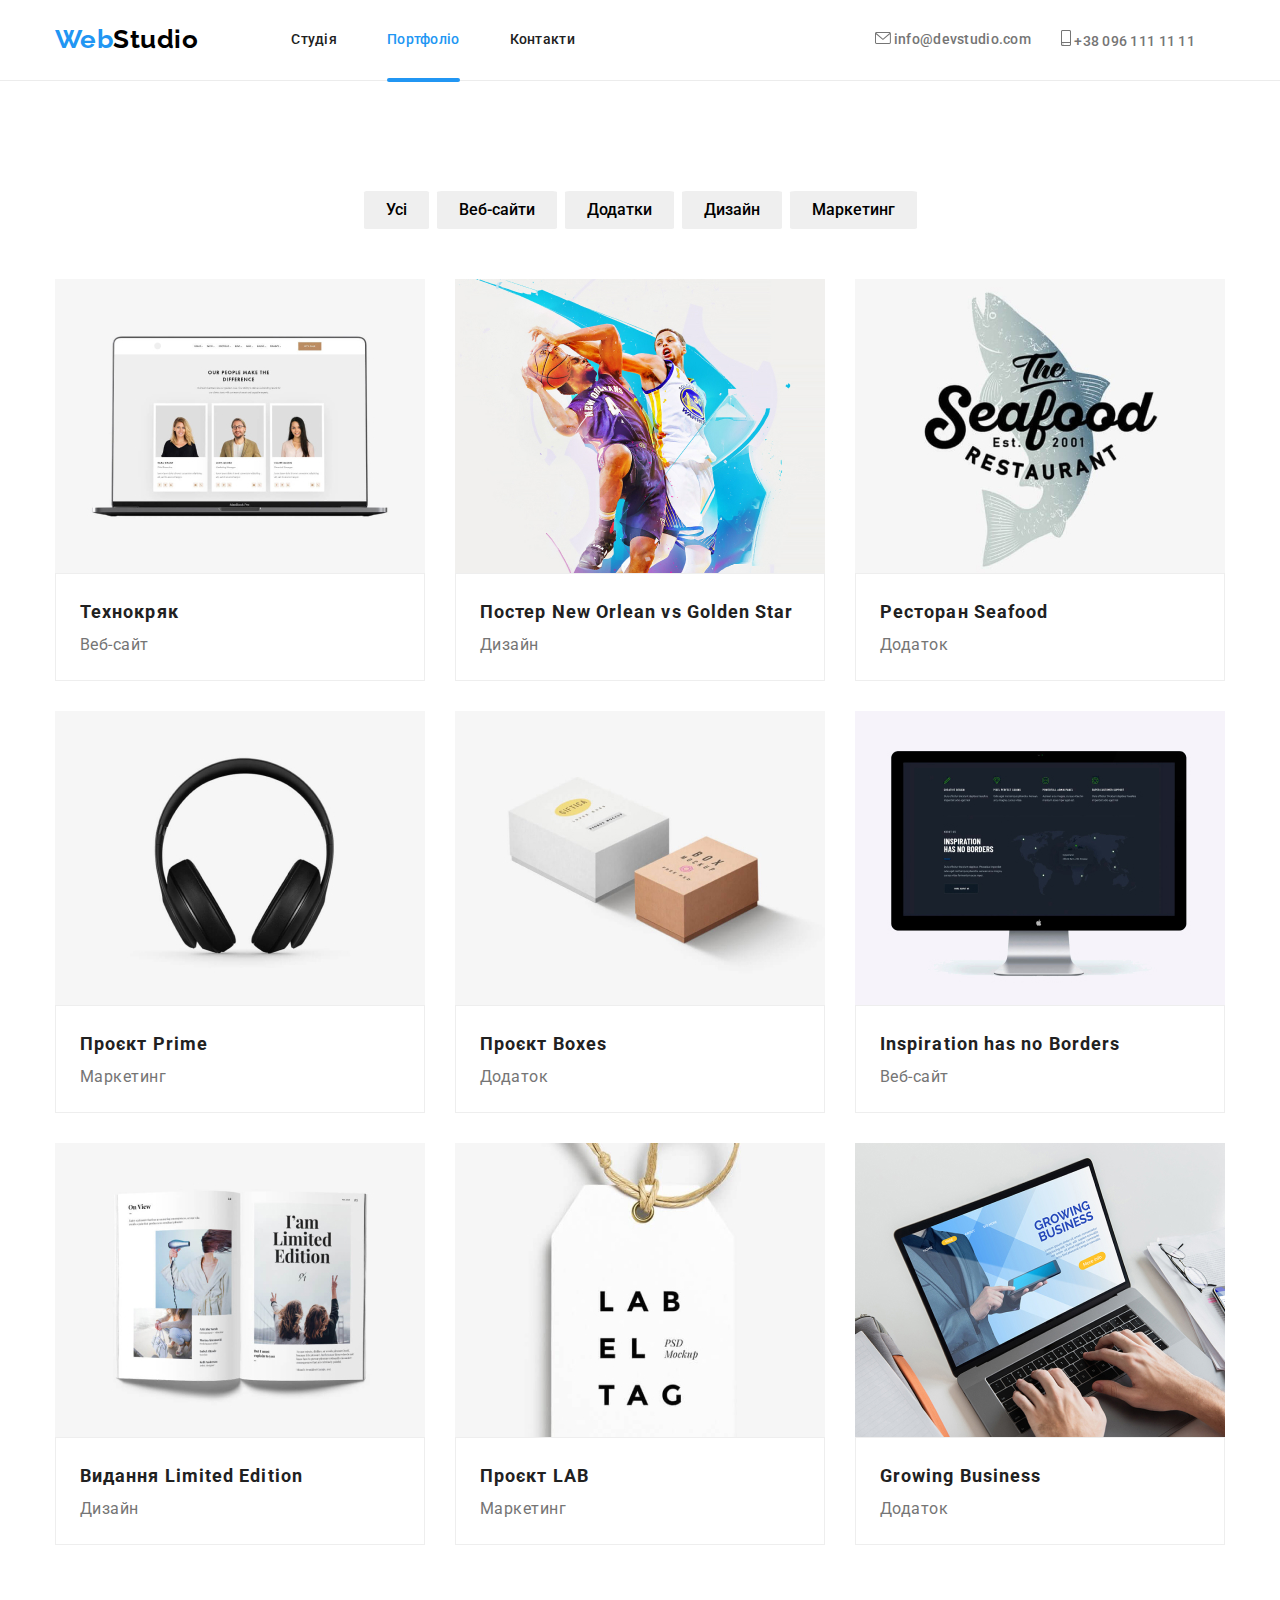
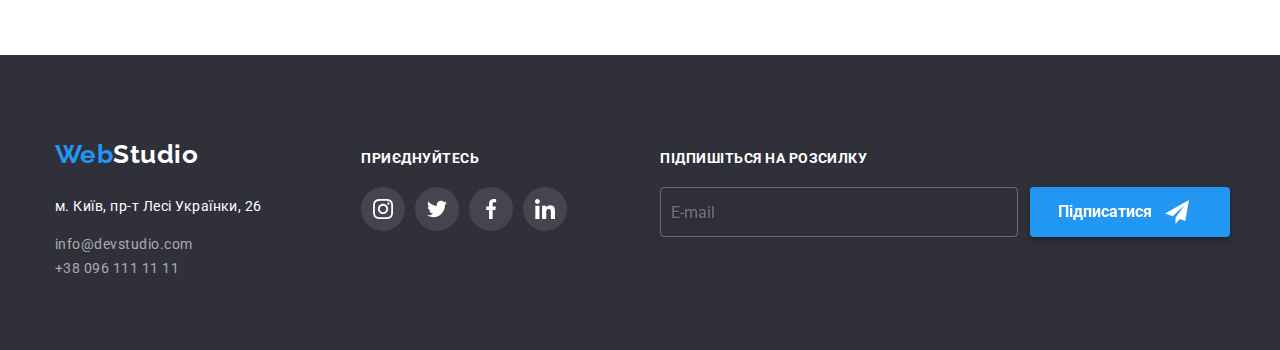
==== portfolio.html @ cf389a19 "Add files via upload" ====
<!DOCTYPE html>
<html lang="uk">
<head>
    <meta charset="UTF-8">
    <meta http-equiv="X-UA-Compatible" content="IE=edge">
    <meta name="viewport" content="width=device-width, initial-scale=1.0">
    <title>Document</title>
    <link rel="stylesheet" href="https://cdnjs.cloudflare.com/ajax/libs/modern-normalize/1.1.0/modern-normalize.min.css">
    <link rel="preconnect" href="https://fonts.googleapis.com">
    <link rel="preconnect" href="https://fonts.gstatic.com" crossorigin>
    <link href="https://fonts.googleapis.com/css2?family=Raleway:wght@700&family=Roboto:wght@400;500;700;900&display=swap" rel="stylesheet">
    <link rel="stylesheet" href="./css/main.css">
    
</head>
<body>
<!--Header-->

<header class="header">
    <div class="container">
        <nav class="header__nav">
            <div class="header__logo logo">
                <a href="./index.html">Web<span class="logo--black">Studio</span> </a>
            </div>
            <ul class="nav__menu nav">
               <li class="nav__item">  
                <a href="./index.html" class="nav__link">Студія</a>         
            </li>
               <li class="nav__item">  
                <a href="./portfolio.html" class="nav__link active"> Портфоліо</a>         
            </li>
               <li class="nav__item">  <a href="" class="nav__link"> Контакти</a>         
            </li>
           </ul>
        </nav>
            <ul class="contacts">
                <li class="contacts__item ">                       
                <a href="mailto:info@devstudio.com" class="contacts__link">
                    <svg class="contacts__icon" width="16" height="12">
                        <use href="./img/symbol-defs.svg#icon-envelope-hover-1"></use>
                    </svg>
                    info@devstudio.com 
                 </a>
                </li>  
                <li class="contacts__item">                                    
                    <a href="tell:+380961111111" class="contacts__link"> 
                            <svg class="contacts__icon" width="10" height="16">
                                <use href="./img/symbol-defs.svg#icon-smartphone-1"></use>
                            </svg>
                            +38 096 111 11 11 
                    </a>         
                </li>
            </ul>
    </div>
    
</header>

  

    <main>
        <div class="section">
        <section class="portfolio">
            <h1 class="portfolio__title"> Портфоліо </h1>
            <div class="container">
            <ul class="portfolio__buttons">
                <li><button class="buttons__item" type="button" onclick=""> Усі </button></li>
                <li><button class="buttons__item" type="button" onclick=""> Веб-сайти </button></li>
                <li><button class="buttons__item" type="button" onclick=""> Додатки </button></li>
                <li><button class="buttons__item" type="button" onclick=""> Дизайн </button></li>
                <li><button class="buttons__item" type="button" onclick=""> Маркетинг </button></li>
            </ul>

            <ul class="portfolio__list">
                <li class="portfolio__item">
                    <div class="portfolio__img--hiden">
                        <img class="portfolio__img" src="./img/img.jpg" alt="Технокряк" width="370">
                        <div class="overlay">
                        <p class="portfolio__text--transform">Ресурс пропонує комплексні пропозиції з різним рівнем функціоналу та сервісів. Все це дозволить відвідувачу отримати вичерпні відомості про компанію чи приватну особу.
                        </p>
                    </div>
                    </div>
                         <div class="img__decs">
                        <h2 class="portfolio__mane">Технокряк</h2>
                        <p class="portfolio__class">Веб-сайт</p>
                    </div>
                </li>

                <li class="portfolio__item">
                    <div class="portfolio__img--hiden">
                         <img class="portfolio__img" src="./img/img (1).jpg" alt="Постер New Orlean vs Golden Star" width="370">
                        <div class="overlay">
                        <p class="portfolio__text--transform">Ресурс пропонує комплексні пропозиції з різним рівнем функціоналу та сервісів. Все це дозволить відвідувачу отримати вичерпні відомості про компанію чи приватну особу.
                        </p>
                    </div>
                    </div>
                         <div class="img__decs">
                        <h2 class="portfolio__mane"> Постер New Orlean vs Golden Star </h2>
                        <p class="portfolio__class">Дизайн</p>
                    </div>
                </li>

                <li class="portfolio__item">
                    <div class="portfolio__img--hiden">
                        <img class="portfolio__img" src="./img/img (2).jpg" alt="Ресторан Seafood" width="370">
                        <div class="overlay">
                        <p class="portfolio__text--transform">Ресурс пропонує комплексні пропозиції з різним рівнем функціоналу та сервісів. Все це дозволить відвідувачу отримати вичерпні відомості про компанію чи приватну особу.
                        </p>
                    </div>
                    </div>
                    <div class="img__decs">
                        <h2 class="portfolio__mane">Ресторан Seafood</h2>
                        <p class="portfolio__class">Додаток</p>
                    </div>
                </li>

                <li class="portfolio__item">
                    <div class="portfolio__img--hiden">
                        <img class="portfolio__img" src="./img/img (3).jpg" alt="Проєкт Prime"width="370">
                        <div class="overlay">
                        <p class="portfolio__text--transform">Ресурс пропонує комплексні пропозиції з різним рівнем функціоналу та сервісів. Все це дозволить відвідувачу отримати вичерпні відомості про компанію чи приватну особу.
                        </p>
                    </div>
                    </div>
                        <div class="img__decs">
                        <h2 class="portfolio__mane">Проєкт Prime</h2>
                        <p class="portfolio__class">Маркетинг</p>
                    </div>
                </li>

                <li class="portfolio__item">
                    <div class="portfolio__img--hiden">
                        <img class="portfolio__img" src="./img/img (4).jpg" alt="Проєкт Boxes" width="370">
                        <div class="overlay">
                        <p class="portfolio__text--transform">Ресурс пропонує комплексні пропозиції з різним рівнем функціоналу та сервісів. Все це дозволить відвідувачу отримати вичерпні відомості про компанію чи приватну особу.
                        </p>
                    </div>
                    </div>
                         <div class="img__decs">
                        <h2 class="portfolio__mane">Проєкт Boxes</h2>
                        <p class="portfolio__class">Додаток</p>
                    </div>
                </li>

                <li class="portfolio__item">
                    <div class="portfolio__img--hiden">
                         <img class="portfolio__img" src="./img/img (5).jpg" alt="Inspiration has no Borders" width="370">
                        <div class="overlay">
                        <p class="portfolio__text--transform">Ресурс пропонує комплексні пропозиції з різним рівнем функціоналу та сервісів. Все це дозволить відвідувачу отримати вичерпні відомості про компанію чи приватну особу.
                        </p>
                    </div>
                    </div>
                         <div class="img__decs">
                        <h2 class="portfolio__mane">Inspiration has no Borders</h2>
                        <p class="portfolio__class">Веб-сайт</p>
                    </div>
                </li>

                <li class="portfolio__item">
                    <div class="portfolio__img--hiden">
                         <img class="portfolio__img" src="./img/img (6).jpg" alt="Видання Limited Edition" width="370">
                        <div class="overlay">
                        <p class="portfolio__text--transform">Ресурс пропонує комплексні пропозиції з різним рівнем функціоналу та сервісів. Все це дозволить відвідувачу отримати вичерпні відомості про компанію чи приватну особу.
                        </p>
                    </div>
                    </div>
                         <div class="img__decs">
                        <h2 class="portfolio__mane">Видання Limited Edition</h2>
                        <p class="portfolio__class">Дизайн</p>
                    </div>
                </li>

                <li class="portfolio__item">
                    <div class="portfolio__img--hiden">
                         <img class="portfolio__img" src="./img/img (7).jpg" alt="Проєкт LAB" width="370">
                        <div class="overlay">
                        <p class="portfolio__text--transform">Ресурс пропонує комплексні пропозиції з різним рівнем функціоналу та сервісів. Все це дозволить відвідувачу отримати вичерпні відомості про компанію чи приватну особу.
                        </p>
                    </div>
                    </div>
                         <div class="img__decs">
                        <h2 class="portfolio__mane">Проєкт LAB</h2>
                        <p class="portfolio__class">Маркетинг</p>
                    </div>
                </li>

                <li class="portfolio__item">
                    <div class="portfolio__img--hiden">
                         <img class="portfolio__img" src="./img/img (8).jpg" alt="Growing Business" width="370">
                        <div class="overlay">
                        <p class="portfolio__text--transform">Ресурс пропонує комплексні пропозиції з різним рівнем функціоналу та сервісів. Все це дозволить відвідувачу отримати вичерпні відомості про компанію чи приватну особу.
                        </p>
                    </div>
                    </div>
                         <div class="img__decs">
                        <h2 class="portfolio__mane">Growing Business</h2>
                        <p class="portfolio__class">Додаток</p>
                </div>
                </li>
            
               
            </ul>
        </div>
        </section>
    </div>

    </main>
    <!--Contacts-->

    <footer class="footer">
        <div class="container">
            <div class="footer__block--1">
                <div class="footer__logo logo">
                    <a href="./index.html">Web<span class="logo--white">Studio</span> </a>
                </div>
        <address class="footer__address">
            <p class="address__map"> м. Київ, пр-т Лесі Українки, 26</p>
            <ul class="contact__list">
                <li> <a href="mailto:info@devstudio.com" class="contact__item"> info@devstudio.com</a> </li>                    
                <li> <a href="tell:+380961111111" class="contact__item"> +38 096 111 11 11 </a>        </li>
            </ul>
        </address>
        </div> 

        <div class="footer__block--2 footer__netwoorks">
            <h3 class="footer__join">приєднуйтесь</h3>
            <ul class="netwoorks__list netwoorks">
                <li class="netwoorks__item">
                    <a href="" class="networks__link" href="#">
                        <svg class="networks__icon" width="20" height="20">
                            <use href="./img/symbol-defs.svg#icon-instagram-2-1"></use>
                        </svg>
                    </a>
                </li>
                <li class="netwoorks__item">
                    <a href="" class="networks__link" href="#">
                        <svg class="networks__icon" width="20" height="20">
                            <use href="./img/symbol-defs.svg#icon-twitter-1-1"></use>
                        </svg>
                    </a>
                </li>
                <li class="netwoorks__item">
                    <a href="" class="networks__link" href="#">
                        <svg class="networks__icon" width="20" height="20">
                            <use href="./img/symbol-defs.svg#icon-facebook-1-1"></use>
                        </svg>
                    </a>
                </li>
                <li class="netwoorks__item">
                    <a href="" class="networks__link" href="#">
                        <svg class="networks__icon" width="20" height="20">
                            <use href="./img/symbol-defs.svg#icon-linkedin-1-1"></use>
                        </svg>
                    </a>
                </li>
            </ul>
        </div>

        <div class="footer-block-3">
            <h3 class="footer__join">Підпишіться на розсилку</h3>
            <form class="footer__form">
                <input class="footer__input"  type="email" name="mail" id="mail" placeholder="E-mail">

                <button class="footer__btn" type="submit">
                    <span class="btn__subscribe">Підписатися
                    <svg class="btn__icon" widht="24" height="24">
                        <use href="./img/symbol-defs.svg#icon-icon-send"></use>
                    </svg>
                </span>
                </button>
            </form>
        </div>  
    </div>
</footer>
    </body>
    </html>
---- css/main.css ----
/*! modern-normalize v1.1.0 | MIT License | https://github.com/sindresorhus/modern-normalize */
*, ::after, ::before {
  box-sizing: border-box;
}

html {
  -moz-tab-size: 4;
  tab-size: 4;
}

html {
  line-height: 1.15;
  -webkit-text-size-adjust: 100%;
}

body {
  margin: 0;
}

body {
  font-family: system-ui, -apple-system, "Segoe UI", Roboto, Helvetica, Arial, sans-serif, "Apple Color Emoji", "Segoe UI Emoji";
}

hr {
  height: 0;
  color: inherit;
}

abbr[title] {
  text-decoration: underline dotted;
}

b, strong {
  font-weight: bolder;
}

code, kbd, pre, samp {
  font-family: ui-monospace, SFMono-Regular, Consolas, "Liberation Mono", Menlo, monospace;
  font-size: 1em;
}

small {
  font-size: 80%;
}

sub, sup {
  font-size: 75%;
  line-height: 0;
  position: relative;
  vertical-align: baseline;
}

sub {
  bottom: -0.25em;
}

sup {
  top: -0.5em;
}

table {
  text-indent: 0;
  border-color: inherit;
}

button, input, optgroup, select, textarea {
  font-family: inherit;
  font-size: 100%;
  line-height: 1.15;
  margin: 0;
}

button, select {
  text-transform: none;
}

[type=button], [type=reset], [type=submit], button {
  -webkit-appearance: button;
}

::-moz-focus-inner {
  border-style: none;
  padding: 0;
}

:-moz-focusring {
  outline: 1px dotted ButtonText;
}

:-moz-ui-invalid {
  box-shadow: none;
}

legend {
  padding: 0;
}

progress {
  vertical-align: baseline;
}

::-webkit-inner-spin-button, ::-webkit-outer-spin-button {
  height: auto;
}

[type=search] {
  -webkit-appearance: textfield;
  outline-offset: -2px;
}

::-webkit-search-decoration {
  -webkit-appearance: none;
}

::-webkit-file-upload-button {
  -webkit-appearance: button;
  font: inherit;
}

summary {
  display: list-item;
}

ul {
  list-style: none;
  padding: 0;
}

a {
  text-decoration: none;
  color: inherit;
}

h1,
h2,
h3,
h4,
h5,
h6 {
  margin: 0;
}

p {
  margin: 0;
}

address {
  font-size: normal;
}

button {
  font-family: inherit;
  margin: 0;
  padding: 0;
}

img {
  display: block;
  max-width: 100%;
  height: auto;
}

:root {
  --main-color: #212121;
  --blue-color: #2196f3;
  --white-color: #ffffff;
  --gray-color: #757575;
}

body {
  font-family: "Roboto", sans-serif;
  font-style: normal;
  font-weight: 400;
  letter-spacing: 0.03em;
  color: #212121;
  text-align: center;
}

.container,
.progects__list,
.hero {
  max-width: 1200px;
  margin: 0 auto;
  padding: 0 15px;
}

.section {
  padding: 94px 0;
}

.section:nth-child(3) {
  padding-top: 0;
}

.section:nth-child(4) {
  background: rgb(245, 244, 250);
}

.header {
  border-bottom: 1px solid #ececec;
}

.header .container {
  display: flex;
  align-items: center;
}

.header__nav {
  display: flex;
  align-items: center;
}

.logo {
  margin: 24px 93px 25px 0;
  text-decoration: none;
  font-family: "Raleway", sans-serif;
  font-weight: 700;
  font-size: 26px;
  line-height: 1.19;
  color: var(--blue-color);
}

.logo--black {
  color: #000000;
}

.nav__menu {
  font-weight: 500;
  font-size: 14px;
  line-height: 1.14;
  letter-spacing: 0.02em;
  display: flex;
  margin: 32px 0;
}

.nav__link {
  color: var(--main-color);
  text-decoration: none;
  width: 261px;
  height: 16px;
  margin-right: 50px;
  position: relative;
}
.nav__link.active::after {
  content: "";
  left: 0;
  bottom: -35px;
  width: 100%;
  height: 4px;
  background: rgb(33, 150, 243);
  position: absolute;
  border-radius: 2px;
}
.nav__link.active {
  color: rgb(33, 150, 243);
}
.nav__link:hover, .nav__link:focus {
  color: rgb(33, 150, 243);
  transition: color 250ms cubic-bezier(0.4, 0, 0.2, 1);
}

.nav__line {
  display: flex;
  position: relative;
}

.contacts {
  list-style: none;
  font-style: normal;
  text-decoration: none;
  font-weight: bold;
  display: flex;
  justify-content: flex-end;
  align-items: center;
  margin-left: auto;
  font-weight: 500;
  font-size: 14px;
  line-height: 1.14;
  letter-spacing: 0.02em;
  color: #757575;
}

.contacts__link:nth-child(1) {
  margin-right: 30px;
}

.contacts__icon {
  fill: currentColor;
}

.contacts__item:hover,
.contacts__item:focus {
  color: rgb(33, 150, 243);
  transition: color 250ms cubic-bezier(0.4, 0, 0.2, 1);
}

.hero {
  padding: 200px 0;
  background-image: linear-gradient(rgba(47, 48, 58, 0.4), rgba(47, 48, 58, 0.4)), url("../img/hero-Img.jpg");
  background-repeat: no-repeat;
  background-size: cover;
  max-width: 1600px;
}

.hero__title {
  font-weight: 900;
  font-size: 44px;
  line-height: 1.36;
  letter-spacing: 0.06em;
  text-transform: uppercase;
  color: var(--white-color);
  width: 696px;
  max-height: 120px;
  margin: 0 auto;
}

.hero__button {
  display: flex;
  font-family: inherit;
  cursor: pointer;
  font-style: normal;
  font-weight: 700;
  font-size: 16px;
  line-height: 1.88;
  letter-spacing: 0.06em;
  color: var(--white-color);
  background: var(--blue-color);
  width: 216px;
  height: 50px;
  margin: 0 auto;
  margin-top: 30px;
  justify-content: center;
  align-items: center;
  border: none;
}

.progects__title,
.portfolio__title {
  position: absolute;
  width: 1px;
  height: 1px;
  overflow: hidden;
  border: 0;
  padding: 0;
  clip: rect(0 0 0 0);
  clip-path: inset(50%);
  margin: -1px;
}

.progects__list,
.work__list,
.team__list {
  display: flex;
  gap: 30px;
}

.progects__item {
  list-style: none;
  width: 270px;
  text-align: start;
}

.pogects__svg {
  width: 270px;
  height: 120px;
  display: flex;
  justify-content: center;
  align-items: center;
  background-color: #f5f4fa;
  margin-bottom: 30px;
  border-radius: 4px;
}

.pogects__subtitle {
  font-weight: 700;
  font-size: 14px;
  line-height: 16px;
  text-transform: uppercase;
  margin-bottom: 10px;
}

.pogects__desc {
  font-size: 14px;
  line-height: 1.71;
  color: #757575;
}

.work__title,
.team__title {
  font-weight: 700;
  font-size: 36px;
  line-height: 1.17;
  margin-bottom: 50px;
}

.work__desc {
  font-style: normal;
  font-weight: 700;
  font-size: 14px;
  line-height: 16px;
  width: 370px;
  height: 70px;
  text-transform: uppercase;
  color: var(--white-color);
  background: rgba(47, 48, 58, 0.8);
  display: flex;
  justify-content: center;
  align-items: center;
  gap: 30px;
  position: absolute;
  transform: translateY(-100%);
}

.team__item {
  box-shadow: 0px 2px 1px 0px rgba(0, 0, 0, 0.2);
  box-shadow: 0px 1px 1px 0px rgba(0, 0, 0, 0.1411764706);
  box-shadow: 0px 1px 3px 0px rgba(0, 0, 0, 0.1215686275);
  color: #afb1b8;
  background: var(--white-color);
}

.team__img--text {
  padding: 30px 0;
}

.team__name {
  font-weight: 500;
  font-size: 16px;
  line-height: 1.18;
  margin-bottom: 10px;
  color: var(--main-color);
}

.team__desc {
  font-weight: 400px;
  font-size: 16px;
  line-height: 1.18;
  color: var(--gray-color);
  margin-bottom: 16px;
}

.netwoorks__list {
  display: flex;
  justify-content: center;
  align-items: center;
  gap: 10px;
}

.networks__link {
  width: 44px;
  height: 44px;
  display: flex;
  justify-content: center;
  align-items: center;
  fill: #AFB1B8;
}

.netwoorks__item:hover,
.netwoorks__item:focus {
  border-radius: 50%;
  background-color: rgb(33, 150, 243);
  fill: var(--white-color);
  transition: background-color 250ms cubic-bezier(0.4, 0, 0.2, 1);
}

.clients__title {
  font-weight: 700;
  font-size: 36px;
  line-height: 42px;
  margin-bottom: 50px;
}

.clients__list {
  display: flex;
  margin: 0 auto;
  gap: 30px;
}

.clients__item {
  border: 1px solid #afb1b8;
  border-radius: 4px;
}

.clients__svg {
  width: 170px;
  height: 92px;
  display: flex;
  align-items: center;
  justify-content: center;
  color: #afb1b8;
}
.clients__svg:hover, .clients__svg:focus {
  border: 1px solid var(--blue-color);
  color: var(--blue-color);
  border-image-source: linear-gradient(0deg, rgba(0, 0, 0, 0.2), rgba(0, 0, 0, 0.2)), linear-gradient(0deg, var(--blue-color), var(--blue-color));
  transition: border 250ms cubic-bezier(0.4, 0, 0.2, 1), color 250ms cubic-bezier(0.4, 0, 0.2, 1), border-image-source 250ms cubic-bezier(0.4, 0, 0.2, 1);
}

.clients__icon {
  fill: currentColor;
}

.footer {
  background-color: #2f303a;
  padding: 60px 0;
}

footer .container {
  align-items: baseline;
  display: flex;
}

.footer__block--1 {
  margin-right: 70px;
}

.footer__block--2 {
  margin-right: 93px;
}

.footer .logo--white {
  color: var(--white-color);
}

.footer__address {
  font-style: normal;
  margin-top: 20px;
  font-size: 14px;
  line-height: 1.71;
  text-align: start;
  color: rgba(255, 255, 255, 0.6);
}

.address__map {
  color: var(--white-color);
}

.contact__list {
  margin-bottom: 9px;
}

.footer__join {
  font-weight: 700;
  font-size: 14px;
  line-height: 1.14;
  text-transform: uppercase;
  text-align: start;
  color: var(--white-color);
  margin-bottom: 20px;
}

footer .netwoorks__item {
  border-radius: 50%;
  background: rgba(255, 255, 255, 0.1);
}

.footer .networks__icon {
  fill: var(--white-color);
}

.footer__form {
  display: flex;
  border: 1px solid rgba(255, 255, 255, 0.3);
  filter: drop-shadow(0px 4px 4px rgba(0, 0, 0, 0.15));
  border-radius: 4px;
  border: none;
}

.footer__input {
  width: 358px;
  height: 50px;
  outline: none;
  background-color: transparent;
  border: 1px solid rgba(255, 255, 255, 0.3);
  filter: drop-shadow(0px 4px 4px rgba(0, 0, 0, 0.15));
  border-radius: 4px;
  margin-right: 12px;
  padding: 10px;
}

.footer__btn {
  width: 200px;
  height: 50px;
  background: var(--blue-color);
  color: var(--white-color);
  font-weight: 700;
  box-shadow: 0px 4px 4px rgba(0, 0, 0, 0.15);
  border-radius: 4px;
  border: none;
  cursor: pointer;
}

.btn__subscribe {
  display: flex;
  justify-content: center;
  align-items: center;
  margin: 10px 28px;
}

.portfolio__title {
  cursor: pointer;
  font-weight: 500;
  font-size: 16px;
  line-height: 1.62;
  visibility: hidden;
}

.portfolio__buttons,
.portfolio__list {
  list-style: none;
  display: flex;
  justify-content: center;
}

.portfolio__buttons {
  gap: 8px;
  margin-bottom: 50px;
}

.portfolio__list {
  gap: 30px;
  flex-wrap: wrap;
}

.buttons__item {
  border: none;
  border-radius: 4%;
  font-weight: 500;
  font-size: 16px;
  line-height: 1.62;
  padding: 6px 22px;
}
.buttons__item:not(:last-child) {
  margin-right: 8px;
}
.buttons__item:hover, .buttons__item:focus {
  color: var(--white-color);
  background-color: var(--blue-color);
  transition: background-color 250ms cubic-bezier(0.4, 0, 0.2, 1);
}

.portfolio__item:hover {
  box-shadow: 0px 4px 4px 0px rgba(0, 0, 0, 0.2509803922);
  transition: box-shadow 250ms cubic-bezier(0.4, 0, 0.2, 1);
}

.portfolio__item:hover .overlay {
  transform: translateY(0);
}

.overlay {
  position: absolute;
  width: 100%;
  height: 100%;
  top: 0;
  right: 0;
  color: var(--white-color);
  background-color: rgba(33, 150, 243, 0.9);
  padding: 62px 24px;
  transition: transform 250ms cubic-bezier(0.4, 0, 0.2, 1);
  transform: translateY(100%);
  text-align: start;
}

.img__decs {
  padding: 20px 24px;
  justify-content: center;
  border: 1px solid #eeeeee;
  text-align: start;
}

.portfolio__mane {
  font-weight: 700;
  font-size: 18px;
  line-height: 2;
  letter-spacing: 0.06em;
}

.portfolio__class {
  font-size: 16px;
  line-height: 1.88;
  color: #757575;
}

.portfolio__img--hiden {
  position: relative;
  overflow: hidden;
  justify-content: center;
  align-items: center;
  width: 370px;
  height: 294px;
  font-size: 18px;
  line-height: 1.56;
  letter-spacing: 0.03em;
}

/* Modal */
.backdrop {
  position: fixed;
  top: 0;
  right: 0;
  bottom: 0;
  left: 0;
  background: rgba(0, 0, 0, 0.2);
  opacity: 1;
  visibility: visible;
  transition: opacity 250ms cubic-bezier(0.4, 0, 0.2, 1);
}

.backdrop.is-hidden {
  opacity: 0;
  visibility: hidden;
  pointer-events: none;
  transition: opacity 250ms cubic-bezier(0.4, 0, 0.2, 1);
}

.modal {
  position: absolute;
  top: 50%;
  left: 50%;
  transform: translate(-50%, -50%) scale(1);
  width: 528px;
  height: 581px;
  background: rgb(255, 255, 255);
  box-shadow: 0px 1px 3px rgba(0, 0, 0, 0.12), 0px 1px 1px rgba(0, 0, 0, 0.14), 0px 2px 1px rgba(0, 0, 0, 0.2);
  border-radius: 4px;
  padding: 40px 40px;
}

.backdrop.is-hidden .modal {
  transform: translate(-50%, -50%) scale(0.5);
}

.modal__btn {
  position: absolute;
  top: 8px;
  right: 8px;
  width: 30px;
  height: 30px;
  background: var(--white-color);
  border: 1px solid rgba(0, 0, 0, 0.1);
  border-radius: 50%;
  display: flex;
  justify-content: center;
  align-items: center;
}
.modal__btn:hover, .modal__btn:focus {
  cursor: pointer;
  fill: var(--blue-color);
  transform: fill 250ms cubic-bezier(0.4, 0, 0.2, 1);
}

/* Modal form */
.modal__title {
  font-weight: 700;
  font-size: 20px;
  line-height: 1.15;
  letter-spacing: 0.03em;
  margin-bottom: 12px;
  text-align: center;
}

.form__group {
  display: flex;
  flex-direction: column;
  position: relative;
  margin-bottom: 10px;
  text-align: start;
  font-size: 12px;
  line-height: 1.17;
  letter-spacing: 0.01em;
}
.form__group:last-child {
  margin-bottom: 0;
}

.modal__label {
  margin-bottom: 4px;
}

.modal__input {
  height: 40px;
  padding: 10px;
  padding-left: 32px;
  border: 1px solid rgba(33, 33, 33, 0.2);
  border-radius: 4px;
  outline: none;
}
.modal__input:focus {
  border: 1px solid var(--blue-color);
}

.modal__input::placeholder {
  padding-right: 42px;
}

.modal__input:focus + .modal__svg {
  fill: var(--blue-color);
}

.modal__svg {
  position: absolute;
  left: 12px;
  top: 50%;
  border: none;
}

.modal__textarea {
  height: 120px;
  margin-top: 4px;
  margin-bottom: 20px;
  outline: none;
}

textarea {
  resize: none;
  border: 1px solid rgba(33, 33, 33, 0.2);
  border-radius: 4px;
  outline: none;
}
textarea:focus {
  border: 1px solid var(--blue-color);
}

.form__cheked {
  margin-bottom: 30px;
  margin-left: 14px;
  font-size: 14px;
  line-height: 1.71;
}

.cheked__input {
  position: absolute;
  width: 1px;
  height: 1px;
  margin: -1px;
  border: none;
  padding: 0;
  clip: rect(0 0 0 0);
  overflow: hidden;
}

.checked__btn--svg {
  width: 16px;
  height: 15px;
  border: 2px solid black;
}

.cheked__input:checked + .cheked__btn > .checked__btn--svg {
  background-color: var(--blue-color);
  border: none;
}

.checkbox__link {
  text-decoration-line: underline;
  color: var(--blue-color);
}

.form__inner {
  text-align: center;
}

.modal__btn--submit {
  text-align: center;
  padding: 10px 52px;
  display: block;
  border: none;
  width: 200px;
  height: 50px;
  margin: 0 auto;
  background: var(--blue-color);
  border-radius: 4px;
  box-shadow: 0px 4px 4px rgba(0, 0, 0, 0.15);
  font-weight: 700;
  font-size: 16px;
  line-height: 1.88;
  letter-spacing: 0.06em;
  color: var(--white-color);
  cursor: pointer;
}/*# sourceMappingURL=main.css.map */
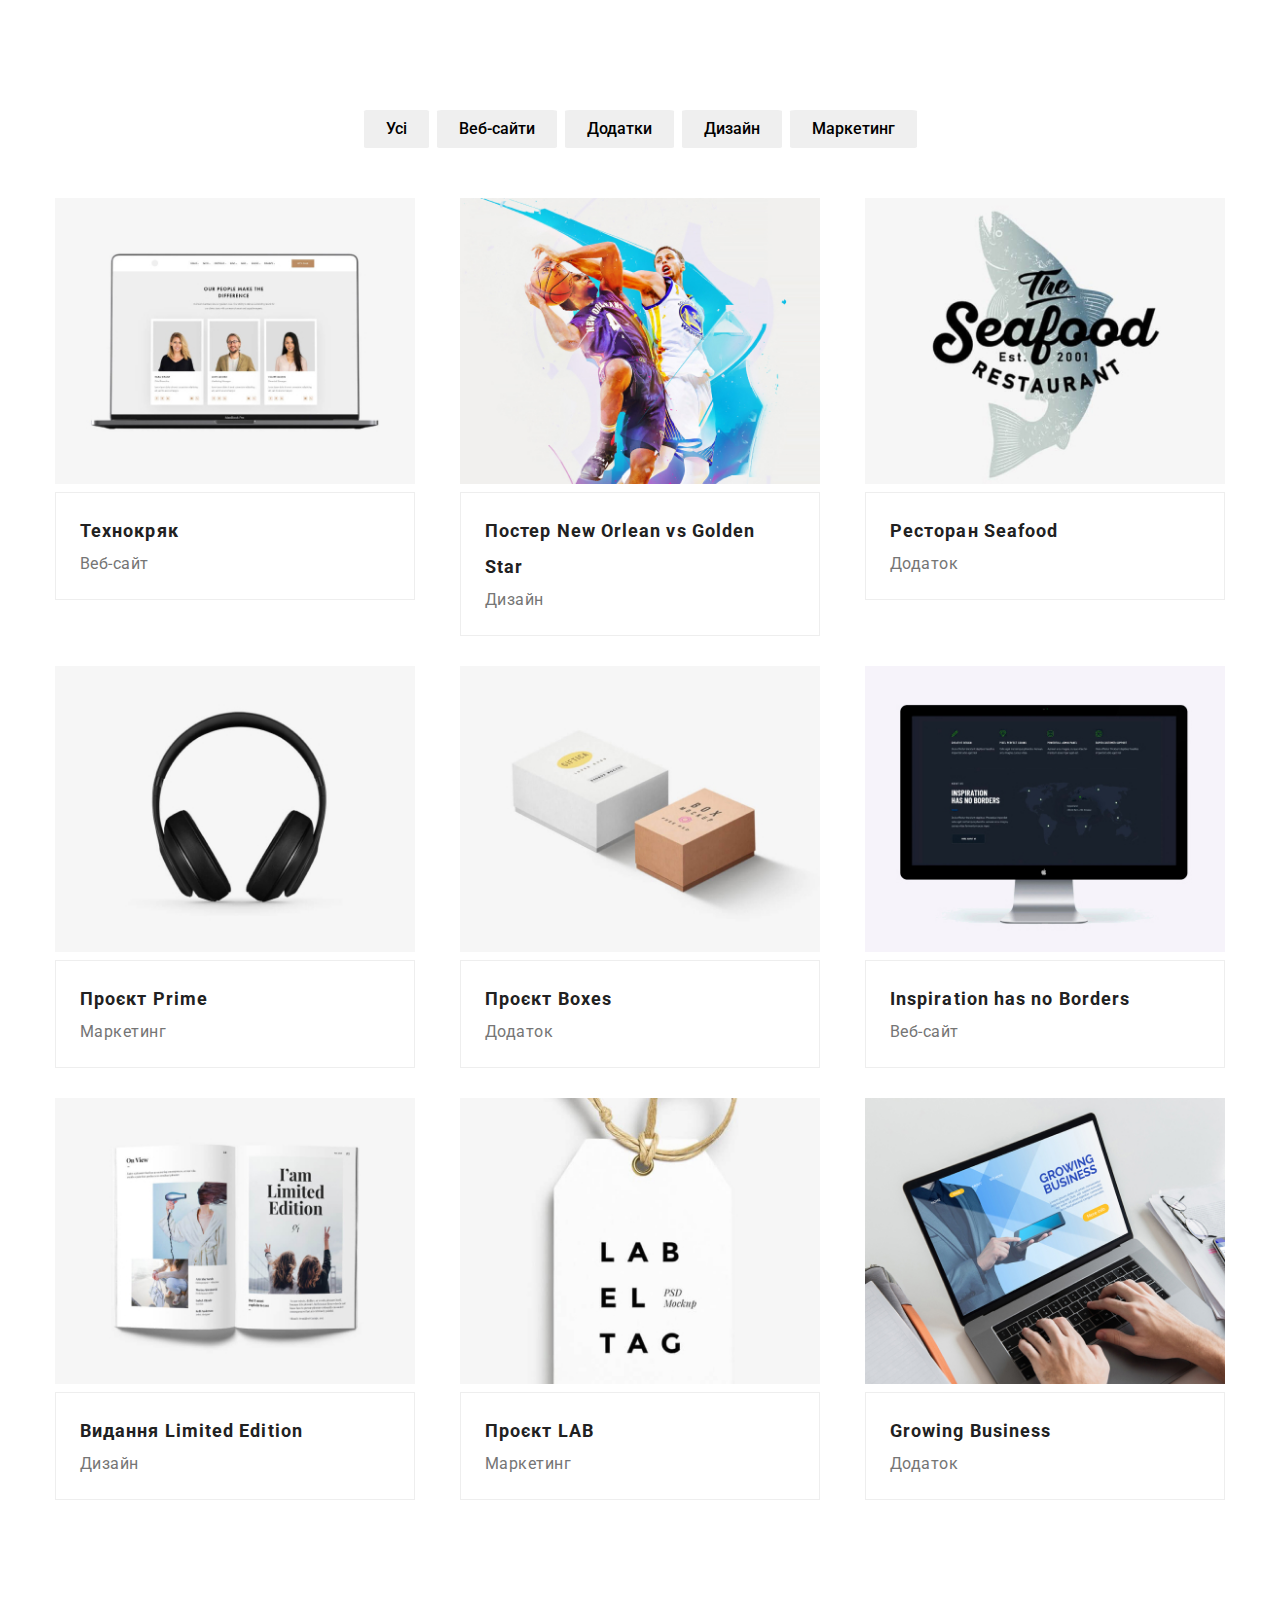
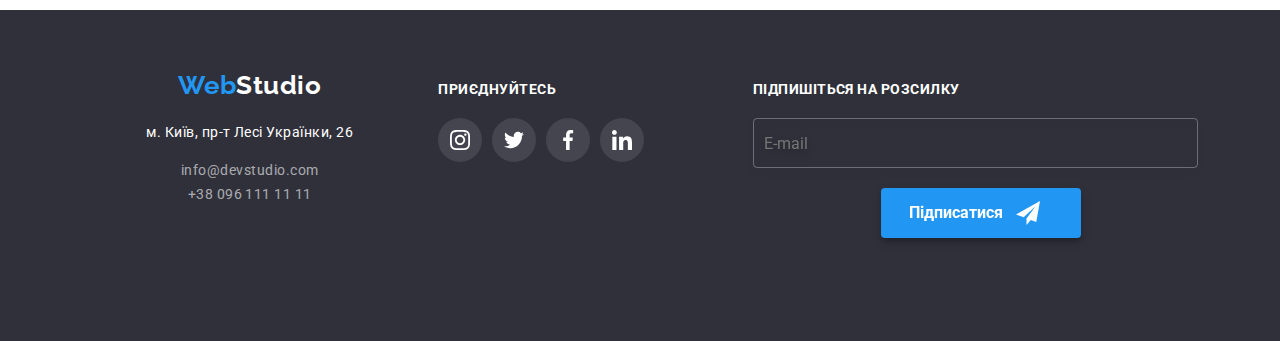
==== commit 64919aa6: "." ====
--- a/portfolio.html
+++ b/portfolio.html
@@ -5,17 +5,13 @@
     <meta http-equiv="X-UA-Compatible" content="IE=edge">
     <meta name="viewport" content="width=device-width, initial-scale=1.0">
     <title>Document</title>
-    <link rel="stylesheet" href="https://cdnjs.cloudflare.com/ajax/libs/modern-normalize/1.1.0/modern-normalize.min.css">
-    <link rel="preconnect" href="https://fonts.googleapis.com">
-    <link rel="preconnect" href="https://fonts.gstatic.com" crossorigin>
-    <link href="https://fonts.googleapis.com/css2?family=Raleway:wght@700&family=Roboto:wght@400;500;700;900&display=swap" rel="stylesheet">
     <link rel="stylesheet" href="./css/main.css">
     
 </head>
 <body>
 <!--Header-->
 
-<header class="header">
+<!-- <header class="header">
     <div class="container">
         <nav class="header__nav">
             <div class="header__logo logo">
@@ -52,13 +48,13 @@
             </ul>
     </div>
     
-</header>
+</header> -->
 
   
 
     <main>
-        <div class="section">
-        <section class="portfolio">
+
+        <section class=" section portfolio">
             <h1 class="portfolio__title"> Портфоліо </h1>
             <div class="container">
             <ul class="portfolio__buttons">
@@ -68,11 +64,18 @@
                 <li><button class="buttons__item" type="button" onclick=""> Дизайн </button></li>
                 <li><button class="buttons__item" type="button" onclick=""> Маркетинг </button></li>
             </ul>
-
+            </div>
+
+            <div class="container">
             <ul class="portfolio__list">
                 <li class="portfolio__item">
                     <div class="portfolio__img--hiden">
-                        <img class="portfolio__img" src="./img/img.jpg" alt="Технокряк" width="370">
+                        <picture>
+                            <source/>
+                            <source/>
+                            <img class="portfolio__img" src="./img/img.jpg" alt="Технокряк" width="370">
+                        </picture>
+
                         <div class="overlay">
                         <p class="portfolio__text--transform">Ресурс пропонує комплексні пропозиції з різним рівнем функціоналу та сервісів. Все це дозволить відвідувачу отримати вичерпні відомості про компанію чи приватну особу.
                         </p>
@@ -195,15 +198,14 @@
                         <p class="portfolio__class">Додаток</p>
                 </div>
                 </li>
-            
-               
-            </ul>
-        </div>
+            </ul>
+           
+            </div>
+
         </section>
-    </div>
 
     </main>
-    <!--Contacts-->
+
 
     <footer class="footer">
         <div class="container">
--- a/css/main.css
+++ b/css/main.css
@@ -1,4 +1,4 @@
-/*! modern-normalize v1.1.0 | MIT License | https://github.com/sindresorhus/modern-normalize */
+@import url("https://fonts.googleapis.com/css2?family=Raleway:wght@700&family=Roboto:wght@400;500;700;900&display=swap"); /*! modern-normalize v1.1.0 | MIT License | https://github.com/sindresorhus/modern-normalize */
 *, ::after, ::before {
   box-sizing: border-box;
 }
@@ -156,8 +156,8 @@
 
 img {
   display: block;
-  max-width: 100%;
   height: auto;
+  width: 100%;
 }
 
 :root {
@@ -176,7 +176,6 @@
   text-align: center;
 }
 
-.container,
 .progects__list,
 .hero {
   max-width: 1200px;
@@ -184,12 +183,29 @@
   padding: 0 15px;
 }
 
+.container {
+  max-width: 480px;
+  margin: 0 auto;
+  padding: 0 15px;
+}
+@media screen and (min-width: 767.98px) {
+  .container {
+    max-width: 768px;
+  }
+}
+@media screen and (min-width: 1199.98px) {
+  .container {
+    max-width: 1200px;
+  }
+}
+
 .section {
-  padding: 94px 0;
-}
-
-.section:nth-child(3) {
-  padding-top: 0;
+  padding: 60px 0;
+}
+@media screen and (min-width: 1199.98px) {
+  .section {
+    padding: 94px 0;
+  }
 }
 
 .section:nth-child(4) {
@@ -198,11 +214,43 @@
 
 .header {
   border-bottom: 1px solid #ececec;
-}
-
-.header .container {
-  display: flex;
-  align-items: center;
+  margin: 0 15px;
+}
+
+.header__mobile {
+  display: flex;
+  justify-content: space-between;
+  align-items: center;
+}
+
+.header__inner {
+  display: none;
+  align-items: center;
+}
+@media screen and (min-width: 767.98px) {
+  .header__inner {
+    display: flex;
+  }
+}
+
+@media screen and (min-width: 767.98px) {
+  .header__mobile {
+    display: none;
+  }
+}
+
+@media screen and (min-width: 1199.98px) {
+  .header__inner {
+    display: flex;
+  }
+  .header__inner .contacts__item:not(:last-child) {
+    margin-right: 10px;
+  }
+}
+
+.mobile-menu {
+  position: fixed;
+  transform: translateX(-100%);
 }
 
 .header__nav {
@@ -230,7 +278,7 @@
   line-height: 1.14;
   letter-spacing: 0.02em;
   display: flex;
-  margin: 32px 0;
+  gap: 54px;
 }
 
 .nav__link {
@@ -270,8 +318,6 @@
   text-decoration: none;
   font-weight: bold;
   display: flex;
-  justify-content: flex-end;
-  align-items: center;
   margin-left: auto;
   font-weight: 500;
   font-size: 14px;
@@ -279,6 +325,14 @@
   letter-spacing: 0.02em;
   color: #757575;
 }
+@media screen and (min-width: 767.98px) {
+  .contacts {
+    display: flex;
+    flex-wrap: wrap;
+    justify-content: flex-end;
+    gap: 10px;
+  }
+}
 
 .contacts__link:nth-child(1) {
   margin-right: 30px;
@@ -294,12 +348,47 @@
   transition: color 250ms cubic-bezier(0.4, 0, 0.2, 1);
 }
 
+.header__btn {
+  width: 40px;
+  height: 40px;
+  border: none;
+  padding: 12px 8px;
+  display: flex;
+  justify-content: space-between;
+  flex-direction: column;
+  position: relative;
+  z-index: 1;
+  background-color: var(--white-color);
+}
+.header__btn .menu-btn__close {
+  display: none;
+}
+.header__btn.active .menu-btn__menu {
+  display: none;
+}
+.header__btn.active .menu-btn__close {
+  display: block;
+}
+
 .hero {
   padding: 200px 0;
-  background-image: linear-gradient(rgba(47, 48, 58, 0.4), rgba(47, 48, 58, 0.4)), url("../img/hero-Img.jpg");
+  background-image: linear-gradient(rgba(47, 48, 58, 0.4), rgba(47, 48, 58, 0.4)), url("/img/mobile-hero.jpg");
   background-repeat: no-repeat;
   background-size: cover;
-  max-width: 1600px;
+  max-width: 100%;
+  height: 400px;
+}
+@media screen and (min-width: 479.98px) {
+  .hero {
+    background-image: url("../img/mobile-hero.jpg");
+  }
+}
+@media screen and (min-wigth: 767.98px) {
+  .hero {
+    background-image: url("../img/hero-Img.jpg");
+    max-width: 100%;
+    height: 600px;
+  }
 }
 
 .hero__title {
@@ -334,6 +423,10 @@
   border: none;
 }
 
+.section.progects {
+  padding-top: 94px;
+}
+
 .progects__title,
 .portfolio__title {
   position: absolute;
@@ -347,42 +440,80 @@
   margin: -1px;
 }
 
-.progects__list,
-.work__list,
-.team__list {
-  display: flex;
+.progects__list {
+  display: flex;
+  flex-wrap: wrap;
   gap: 30px;
 }
 
 .progects__item {
   list-style: none;
-  width: 270px;
   text-align: start;
+  width: 100%;
+}
+@media screen and (min-width: 767.98px) {
+  .progects__item {
+    width: calc((100% - 30px) / 2);
+  }
+}
+@media screen and (min-width: 1199.98px) {
+  .progects__item {
+    width: calc((100% - 90px) / 4);
+  }
 }
 
 .pogects__svg {
-  width: 270px;
+  justify-content: center;
+  align-items: center;
+  background-color: #f5f4fa;
+  display: flex;
+  justify-content: center;
+  align-items: center;
   height: 120px;
-  display: flex;
-  justify-content: center;
-  align-items: center;
-  background-color: #f5f4fa;
-  margin-bottom: 30px;
-  border-radius: 4px;
 }
 
 .pogects__subtitle {
   font-weight: 700;
   font-size: 14px;
-  line-height: 16px;
+  line-height: 1.14;
   text-transform: uppercase;
+  margin-top: 30px;
   margin-bottom: 10px;
+  text-align: center;
+}
+@media screen and (min-width: 767.98px) {
+  .pogects__subtitle {
+    text-align: start;
+  }
 }
 
 .pogects__desc {
   font-size: 14px;
   line-height: 1.71;
   color: #757575;
+}
+
+.section.work {
+  padding: 0;
+}
+@media screen and (max-width: 1199.98px) {
+  .section.work {
+    position: absolute;
+    width: 1px;
+    height: 1px;
+    overflow: hidden;
+    border: 0;
+    padding: 0;
+    clip: rect(0 0 0 0);
+    clip-path: inset(50%);
+    margin: -1px;
+  }
+}
+
+.work__list {
+  display: flex;
+  flex-wrap: wrap;
+  gap: 30px;
 }
 
 .work__title,
@@ -411,12 +542,29 @@
   transform: translateY(-100%);
 }
 
+.team__list {
+  display: flex;
+  flex-wrap: wrap;
+  gap: 30px;
+}
+
 .team__item {
   box-shadow: 0px 2px 1px 0px rgba(0, 0, 0, 0.2);
   box-shadow: 0px 1px 1px 0px rgba(0, 0, 0, 0.1411764706);
   box-shadow: 0px 1px 3px 0px rgba(0, 0, 0, 0.1215686275);
   color: #afb1b8;
   background: var(--white-color);
+  width: 100%;
+}
+@media screen and (min-width: 767.98px) {
+  .team__item {
+    width: calc((100% - 30px) / 2);
+  }
+}
+@media screen and (min-width: 1199.98px) {
+  .team__item {
+    width: calc((100% - 90px) / 4);
+  }
 }
 
 .team__img--text {
@@ -465,13 +613,21 @@
 
 .clients__title {
   font-weight: 700;
-  font-size: 36px;
-  line-height: 42px;
+  font-size: 28px;
+  line-height: 1.22;
   margin-bottom: 50px;
+  text-align: center;
+}
+@media screen and (min-width: 1199.98px) {
+  .clients__title {
+    font-size: 36px;
+    line-height: 1.16;
+  }
 }
 
 .clients__list {
   display: flex;
+  flex-wrap: wrap;
   margin: 0 auto;
   gap: 30px;
 }
@@ -480,9 +636,24 @@
   border: 1px solid #afb1b8;
   border-radius: 4px;
 }
+@media screen and (min-width: 479.98px) {
+  .clients__item {
+    width: calc((100% - 30px) / 2);
+  }
+}
+@media screen and (min-width: 767.98px) {
+  .clients__item {
+    width: calc((100% - 60px) / 3);
+  }
+}
+@media screen and (min-width: 1199.98px) {
+  .clients__item {
+    width: calc((100% - 150px) / 6);
+  }
+}
 
 .clients__svg {
-  width: 170px;
+  width: 100%;
   height: 92px;
   display: flex;
   align-items: center;
@@ -505,17 +676,51 @@
   padding: 60px 0;
 }
 
-footer .container {
-  align-items: baseline;
-  display: flex;
+@media screen and (min-width: 767.98px) {
+  footer .container {
+    display: flex;
+    flex-wrap: wrap;
+    justify-content: space-evenly;
+  }
+}
+@media screen and (min-width: 1199.98px) {
+  footer .container {
+    align-items: baseline;
+    display: flex;
+  }
 }
 
 .footer__block--1 {
-  margin-right: 70px;
+  justify-content: center;
+  margin: 0 auto;
+  margin-bottom: 60px;
+}
+.footer__block--1 .logo {
+  margin: 0;
+}
+@media screen and (min-width: 767.98px) {
+  .footer__block--1 {
+    margin-left: 76px;
+  }
+}
+@media screen and (min-width: 1199.98px) {
+  .footer__block--1 {
+    margin-right: 70px;
+  }
 }
 
 .footer__block--2 {
-  margin-right: 93px;
+  margin-bottom: 50px;
+}
+@media screen and (min-width: 767.98px) {
+  .footer__block--2 {
+    margin-right: 89px;
+  }
+}
+@media screen and (min-width: 1199.98px) {
+  .footer__block--2 {
+    margin-right: 93px;
+  }
 }
 
 .footer .logo--white {
@@ -529,13 +734,13 @@
   line-height: 1.71;
   text-align: start;
   color: rgba(255, 255, 255, 0.6);
-}
-
+  text-align: center;
+}
 .address__map {
   color: var(--white-color);
 }
 
-.contact__list {
+.contact__item:not(:last-child) {
   margin-bottom: 9px;
 }
 
@@ -544,9 +749,14 @@
   font-size: 14px;
   line-height: 1.14;
   text-transform: uppercase;
-  text-align: start;
+  text-align: center;
   color: var(--white-color);
   margin-bottom: 20px;
+}
+@media screen and (min-width: 1199.98px) {
+  .footer__join {
+    text-align: start;
+  }
 }
 
 footer .netwoorks__item {
@@ -564,18 +774,26 @@
   filter: drop-shadow(0px 4px 4px rgba(0, 0, 0, 0.15));
   border-radius: 4px;
   border: none;
+  flex-wrap: wrap;
+  justify-content: center;
+  gap: 20px;
+  width: 100%;
 }
 
 .footer__input {
-  width: 358px;
+  width: 100%;
   height: 50px;
   outline: none;
   background-color: transparent;
   border: 1px solid rgba(255, 255, 255, 0.3);
   filter: drop-shadow(0px 4px 4px rgba(0, 0, 0, 0.15));
   border-radius: 4px;
-  margin-right: 12px;
-  padding: 10px;
+}
+@media screen and (min-width: 1199.98px) {
+  .footer__input {
+    margin-right: 12px;
+    padding: 10px;
+  }
 }
 
 .footer__btn {
@@ -605,21 +823,24 @@
   visibility: hidden;
 }
 
-.portfolio__buttons,
-.portfolio__list {
+.portfolio__buttons {
   list-style: none;
   display: flex;
-  justify-content: center;
-}
-
-.portfolio__buttons {
+  flex-wrap: wrap;
   gap: 8px;
-  margin-bottom: 50px;
-}
-
-.portfolio__list {
-  gap: 30px;
-  flex-wrap: wrap;
+  margin-bottom: 40px;
+}
+@media screen and (min-width: 767.98px) {
+  .portfolio__buttons {
+    justify-content: center;
+    align-items: center;
+    margin-bottom: 30px;
+  }
+}
+@media screen and (min-width: 1199.98px) {
+  .portfolio__buttons {
+    margin-bottom: 50px;
+  }
 }
 
 .buttons__item {
@@ -629,14 +850,34 @@
   font-size: 16px;
   line-height: 1.62;
   padding: 6px 22px;
-}
-.buttons__item:not(:last-child) {
-  margin-right: 8px;
+  width: 100%;
 }
 .buttons__item:hover, .buttons__item:focus {
   color: var(--white-color);
   background-color: var(--blue-color);
   transition: background-color 250ms cubic-bezier(0.4, 0, 0.2, 1);
+}
+
+.portfolio__list {
+  list-style: none;
+  display: flex;
+  flex-wrap: wrap;
+  justify-content: space-between;
+  gap: 30px;
+}
+
+.portfolio__item {
+  width: 100%;
+}
+@media screen and (min-width: 767.98px) {
+  .portfolio__item {
+    width: calc((100% - 30px) / 2);
+  }
+}
+@media screen and (min-width: 1199.98px) {
+  .portfolio__item {
+    width: calc((100% - 90px) / 3);
+  }
 }
 
 .portfolio__item:hover {
@@ -687,7 +928,7 @@
   overflow: hidden;
   justify-content: center;
   align-items: center;
-  width: 370px;
+  width: 100%;
   height: 294px;
   font-size: 18px;
   line-height: 1.56;
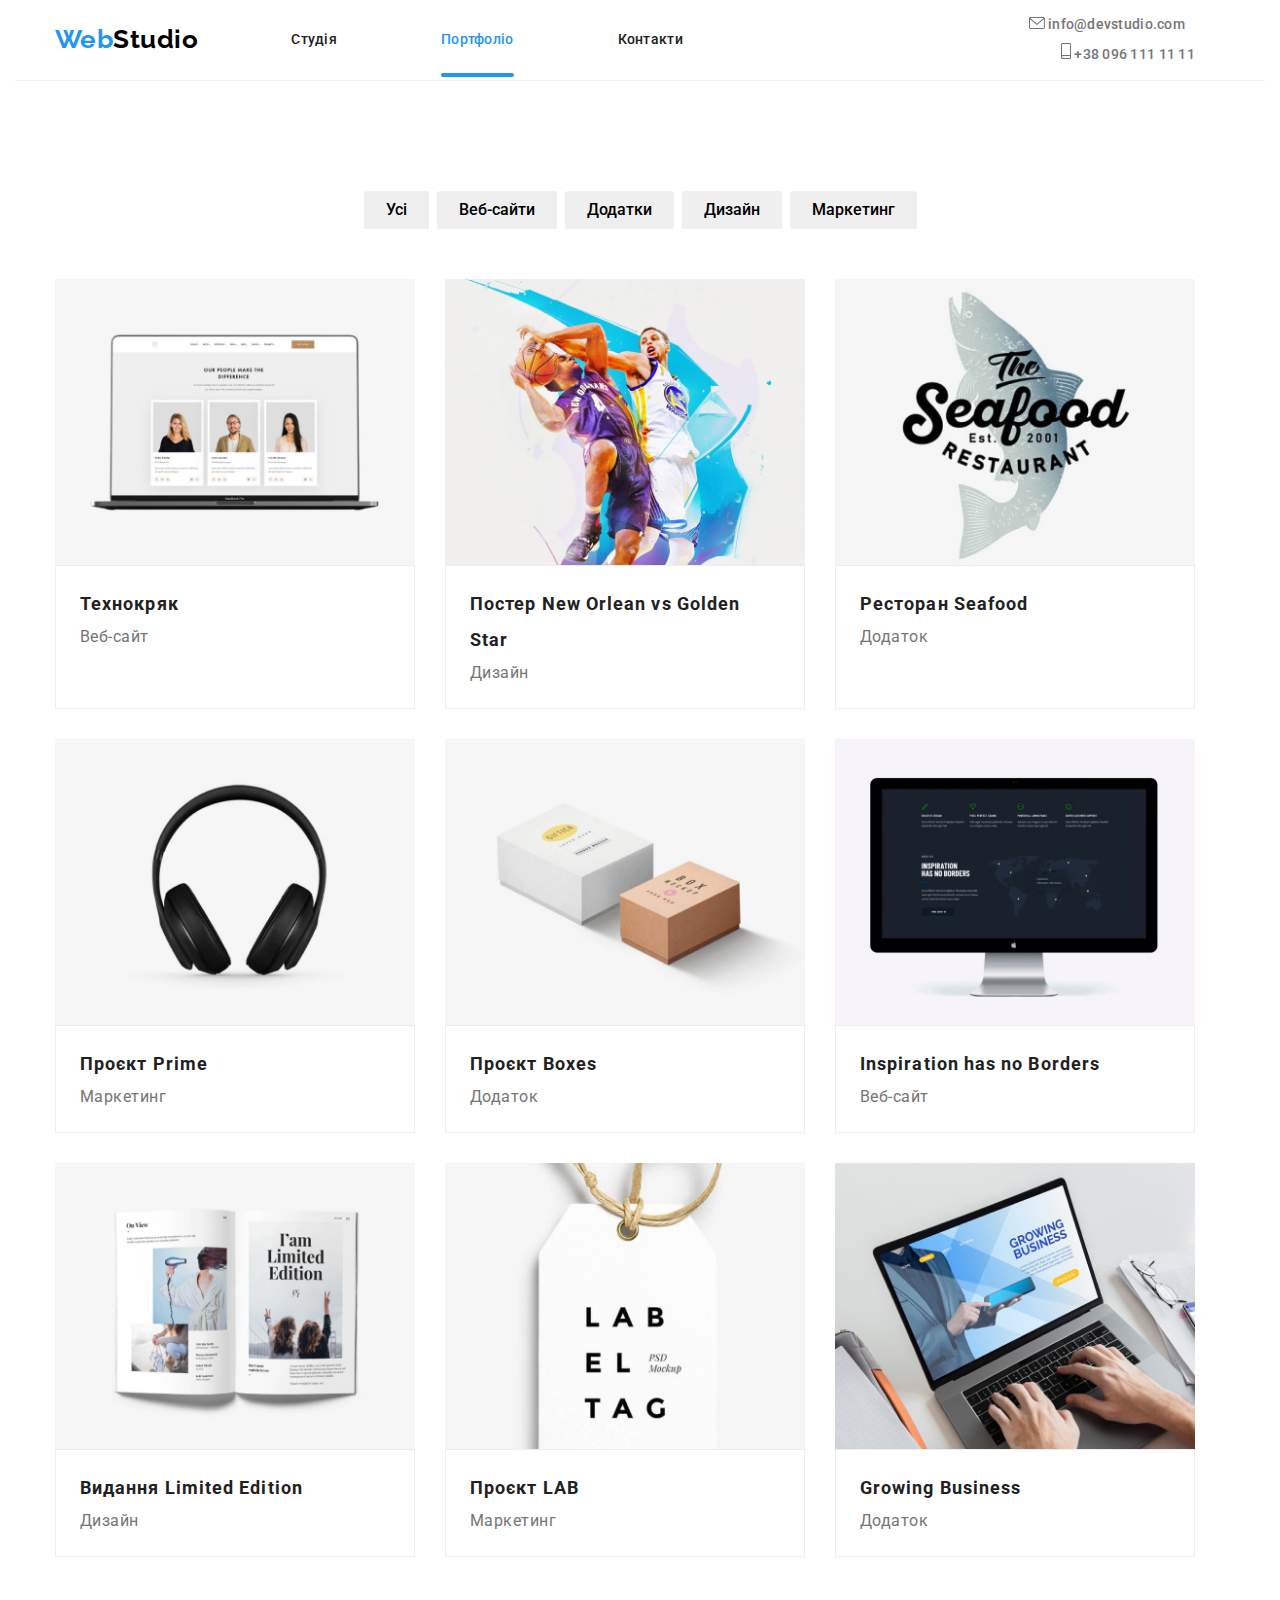
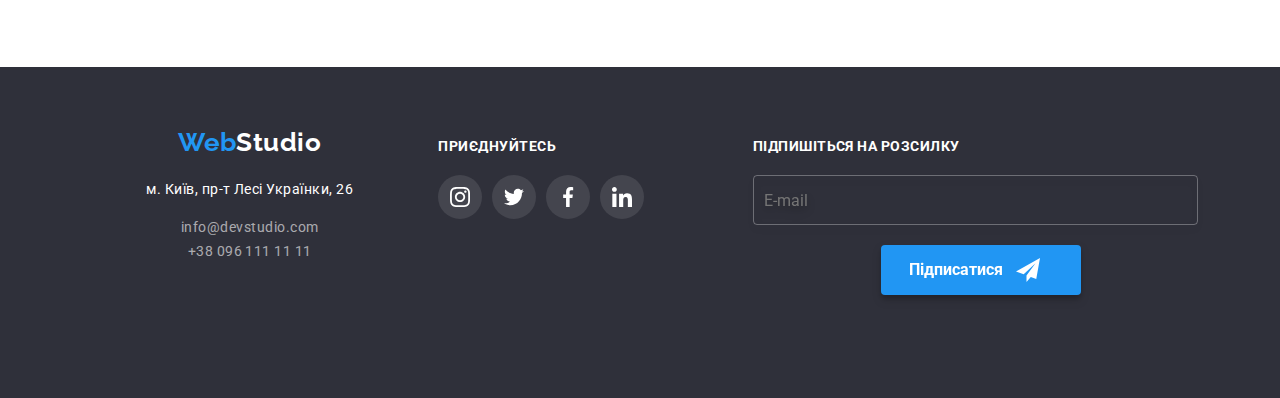
==== commit b92fe064: "." ====
--- a/portfolio.html
+++ b/portfolio.html
@@ -11,44 +11,139 @@
 <body>
 <!--Header-->
 
-<!-- <header class="header">
+<header class="header">
     <div class="container">
-        <nav class="header__nav">
-            <div class="header__logo logo">
+        <div class="header__mobile">
+            <div class="header__logo--mobile logo">
                 <a href="./index.html">Web<span class="logo--black">Studio</span> </a>
             </div>
-            <ul class="nav__menu nav">
-               <li class="nav__item">  
-                <a href="./index.html" class="nav__link">Студія</a>         
+
+
+            <div class="header__nav--inner mobile-menu js-menu-container">
+
+                <nav class="mobile-menu__nav">
+                    <ul class="mobile-menu__list menu-list">
+                        <li class="menu-list__item">
+                            <a href="./index.html" class="menu-list__link">Студія</a>
+                        </li>
+                        <li class="menu-list__item">
+                            <a href="./portfolio.html" class="menu-list__link active"> Портфоліо</a>
+                        </li>
+                        <li class="menu-list__item"> <a href="" class="menu-list__link"> Контакти</a>
+                        </li>
+                    </ul>
+                </nav>
+                <div class="mobile__details">
+
+                    <ul class="mobile__contact--list">
+                        <li class="mobile__contact--mail">
+                            <a href="mailto:info@devstudio.com" class="contacts__link">
+                                info@devstudio.com
+                            </a>
+                        </li>
+                        <li class="mobile__contact--phone">
+                            <a href="tell:+380961111111" class="contacts__link">
+                                +38 096 111 11 11
+                            </a>
+                        </li>
+                    </ul>
+
+                    <ul class="footer__networks--list">
+                        <li class="footer__networks--item">Instagram</li>
+                        <li class="footer__networks--item">Twitter</li>
+                        <li class="footer__networks--item">Facebook</li>
+                        <li class="footer__networks--item">LinkedIn</li>
+                    </ul>
+
+                </div>
+            </div>
+            <button class="header__btn menu-btn js-open-menu">
+                <svg width="24" height="16" aria-label="open menu">
+                    <use class="menu-btn__menu active" href="./img/symbol-defs.svg#icon-menu_24px"></use>
+                    <use class="menu-btn__close" href="./img/symbol-defs.svg#icon-close_24px"></use>
+                </svg>
+            </button>
+        </div>
+
+        <div class="header__inner">
+            <nav class="header__nav">
+                <div class="header__logo logo">
+                    <a href="./index.html">Web<span class="logo--black">Studio</span> </a>
+                </div>
+                <ul class="nav__menu nav">
+                    <li class="nav__item">
+                        <a href="./index.html" class="nav__link ">Студія</a>
+                    </li>
+                    <li class="nav__item">
+                        <a href="./portfolio.html" class="nav__link active"> Портфоліо</a>
+                    </li>
+                    <li class="nav__item"> <a href="" class="nav__link"> Контакти</a>
+                    </li>
+                </ul>
+            </nav>
+            <ul class="contacts">
+                <li class="contacts__item ">
+                    <a href="mailto:info@devstudio.com" class="contacts__link">
+                        <svg class="contacts__icon" width="16" height="12">
+                            <use href="./img/symbol-defs.svg#icon-envelope-hover-1"></use>
+                        </svg>
+                        info@devstudio.com
+                    </a>
+                </li>
+                <li class="contacts__item">
+                    <a href="tell:+380961111111" class="contacts__link">
+                        <svg class="contacts__icon" width="10" height="16">
+                            <use href="./img/symbol-defs.svg#icon-smartphone-1"></use>
+                        </svg>
+                        +38 096 111 11 11
+                    </a>
+                </li>
+            </ul>
+        </div>
+    </div>
+
+
+
+
+    <!-- 
+    <nav class="header__nav">
+        <div class="header__logo logo">
+            <a href="./index.html">Web<span class="logo--black">Studio</span> </a>
+        </div>
+        <ul class="nav__menu nav">
+           <li class="nav__item">  
+            <a href="./index.html" class="nav__link active">Студія</a>         
+        </li>
+           <li class="nav__item">  
+            <a href="./portfolio.html" class="nav__link"> Портфоліо</a>         
+        </li>
+           <li class="nav__item">  <a href="" class="nav__link"> Контакти</a>         
+        </li>
+       </ul>
+    </nav>
+        <ul class="contacts">
+            <li class="contacts__item ">                       
+            <a href="mailto:info@devstudio.com" class="contacts__link">
+                <svg class="contacts__icon" width="16" height="12">
+                    <use href="./img/symbol-defs.svg#icon-envelope-hover-1"></use>
+                </svg>
+                info@devstudio.com 
+             </a>
+            </li>  
+            <li class="contacts__item">                                    
+                <a href="tell:+380961111111" class="contacts__link"> 
+                        <svg class="contacts__icon" width="10" height="16">
+                            <use href="./img/symbol-defs.svg#icon-smartphone-1"></use>
+                        </svg>
+                        +38 096 111 11 11 
+                </a>         
             </li>
-               <li class="nav__item">  
-                <a href="./portfolio.html" class="nav__link active"> Портфоліо</a>         
-            </li>
-               <li class="nav__item">  <a href="" class="nav__link"> Контакти</a>         
-            </li>
-           </ul>
-        </nav>
-            <ul class="contacts">
-                <li class="contacts__item ">                       
-                <a href="mailto:info@devstudio.com" class="contacts__link">
-                    <svg class="contacts__icon" width="16" height="12">
-                        <use href="./img/symbol-defs.svg#icon-envelope-hover-1"></use>
-                    </svg>
-                    info@devstudio.com 
-                 </a>
-                </li>  
-                <li class="contacts__item">                                    
-                    <a href="tell:+380961111111" class="contacts__link"> 
-                            <svg class="contacts__icon" width="10" height="16">
-                                <use href="./img/symbol-defs.svg#icon-smartphone-1"></use>
-                            </svg>
-                            +38 096 111 11 11 
-                    </a>         
-                </li>
-            </ul>
-    </div>
+        </ul>
+</div> -->
+
+</header>
     
-</header> -->
+</header>
 
   
 
@@ -81,7 +176,7 @@
                         </p>
                     </div>
                     </div>
-                         <div class="img__decs">
+                    <div class="img__decs">
                         <h2 class="portfolio__mane">Технокряк</h2>
                         <p class="portfolio__class">Веб-сайт</p>
                     </div>
@@ -272,5 +367,6 @@
         </div>  
     </div>
 </footer>
+<script src="./js/mobile-menu.js"></script>
     </body>
     </html>--- a/css/main.css
+++ b/css/main.css
@@ -231,26 +231,110 @@
   .header__inner {
     display: flex;
   }
+  .header__inner .contacts__item:not(:last-child) {
+    margin-right: 10px;
+  }
 }
 
 @media screen and (min-width: 767.98px) {
   .header__mobile {
     display: none;
-  }
-}
-
-@media screen and (min-width: 1199.98px) {
-  .header__inner {
-    display: flex;
-  }
-  .header__inner .contacts__item:not(:last-child) {
-    margin-right: 10px;
   }
 }
 
 .mobile-menu {
   position: fixed;
   transform: translateX(-100%);
+  width: 100vw;
+  height: 100vh;
+  top: 0;
+  left: 0;
+  padding: 48px 15px 48px 40px;
+  background-color: white;
+}
+.mobile-menu__list {
+  margin: 0;
+  display: flex;
+  flex-direction: column;
+  gap: 32px;
+}
+.mobile-menu.is-open {
+  transform: translateX(0);
+  overflow-x: auto;
+}
+
+.header__nav--inner {
+  display: flex;
+  flex-direction: column;
+  justify-content: space-between;
+  align-items: flex-start;
+}
+
+.header__nav--inner.is-open + .header__btn .menu-btn__menu {
+  display: none;
+}
+
+.header__nav--inner + .header__btn .menu-btn__menu {
+  display: block;
+}
+
+.header__nav--inner.is-open + .header__btn .menu-btn__close {
+  display: block;
+}
+
+.header__nav--inner + .header__btn .menu-btn__close {
+  display: none;
+}
+
+.mobile-menu__nav {
+  font-weight: 500;
+  font-size: 40px;
+  line-height: 1.2;
+  letter-spacing: 0.02em;
+  text-align: start;
+  padding: 0;
+}
+
+.mobile__details {
+  display: block;
+}
+
+.mobile__contact--mail {
+  font-weight: 500;
+  font-size: 34px;
+  line-height: 1.17;
+  letter-spacing: 0.02em;
+  color: #2196F3;
+  margin-bottom: 32px;
+  text-align: start;
+}
+
+.mobile__contact--phone {
+  font-weight: 500;
+  font-size: 24px;
+  line-height: 1.16;
+  letter-spacing: 0.02em;
+  color: #757575;
+  text-align: start;
+  margin-bottom: 64px;
+}
+
+.footer__networks--list {
+  font-weight: 500;
+  font-size: 18px;
+  line-height: 1.22;
+  letter-spacing: 0.02em;
+  color: #2196F3;
+  display: flex;
+}
+
+.footer__networks--item {
+  padding: 0 10px;
+  border-right: 1px solid rgba(33, 33, 33, 0.2);
+}
+
+.footer__networks--item:last-child {
+  border: none;
 }
 
 .header__nav {
@@ -268,6 +352,12 @@
   color: var(--blue-color);
 }
 
+.header__logo--mobile {
+  font-size: 24px;
+  line-height: 1.16;
+  letter-spacing: 0.03em;
+}
+
 .logo--black {
   color: #000000;
 }
@@ -292,7 +382,7 @@
 .nav__link.active::after {
   content: "";
   left: 0;
-  bottom: -35px;
+  bottom: -30px;
   width: 100%;
   height: 4px;
   background: rgb(33, 150, 243);
@@ -334,6 +424,15 @@
   }
 }
 
+@media screen and (min-width: 767.98px) {
+  .contacts {
+    display: flex;
+    flex-direction: column;
+    justify-content: flex-end;
+    align-items: flex-end;
+  }
+}
+
 .contacts__link:nth-child(1) {
   margin-right: 30px;
 }
@@ -354,53 +453,52 @@
   border: none;
   padding: 12px 8px;
   display: flex;
-  justify-content: space-between;
+  justify-content: flex-end;
   flex-direction: column;
   position: relative;
   z-index: 1;
   background-color: var(--white-color);
 }
-.header__btn .menu-btn__close {
+.header__btn .header__btn--close {
   display: none;
 }
 .header__btn.active .menu-btn__menu {
   display: none;
 }
-.header__btn.active .menu-btn__close {
+.header__btn.active .header__btn--close {
   display: block;
 }
 
 .hero {
-  padding: 200px 0;
+  max-width: 100%;
+  height: 400px;
   background-image: linear-gradient(rgba(47, 48, 58, 0.4), rgba(47, 48, 58, 0.4)), url("/img/mobile-hero.jpg");
   background-repeat: no-repeat;
   background-size: cover;
-  max-width: 100%;
-  height: 400px;
-}
-@media screen and (min-width: 479.98px) {
-  .hero {
-    background-image: url("../img/mobile-hero.jpg");
-  }
+  padding-top: 118px;
 }
 @media screen and (min-wigth: 767.98px) {
   .hero {
-    background-image: url("../img/hero-Img.jpg");
-    max-width: 100%;
-    height: 600px;
+    background-image: linear-gradient(rgba(47, 48, 58, 0.4), rgba(47, 48, 58, 0.4)), url("../img/hero-Img.jpg");
+    padding-top: 200px;
   }
 }
 
 .hero__title {
   font-weight: 900;
-  font-size: 44px;
-  line-height: 1.36;
+  font-size: 26px;
+  line-height: 1.62;
   letter-spacing: 0.06em;
   text-transform: uppercase;
   color: var(--white-color);
-  width: 696px;
-  max-height: 120px;
+  width: 100%;
   margin: 0 auto;
+}
+@media screen and (min-width: 1199.98px) {
+  .hero__title {
+    font-size: 44px;
+    line-height: 1.36;
+  }
 }
 
 .hero__button {
@@ -635,11 +733,7 @@
 .clients__item {
   border: 1px solid #afb1b8;
   border-radius: 4px;
-}
-@media screen and (min-width: 479.98px) {
-  .clients__item {
-    width: calc((100% - 30px) / 2);
-  }
+  width: calc((100% - 30px) / 2);
 }
 @media screen and (min-width: 767.98px) {
   .clients__item {
@@ -740,10 +834,6 @@
   color: var(--white-color);
 }
 
-.contact__item:not(:last-child) {
-  margin-bottom: 9px;
-}
-
 .footer__join {
   font-weight: 700;
   font-size: 14px;
@@ -788,6 +878,7 @@
   border: 1px solid rgba(255, 255, 255, 0.3);
   filter: drop-shadow(0px 4px 4px rgba(0, 0, 0, 0.15));
   border-radius: 4px;
+  padding-left: 16px;
 }
 @media screen and (min-width: 1199.98px) {
   .footer__input {
@@ -827,7 +918,8 @@
   list-style: none;
   display: flex;
   flex-wrap: wrap;
-  gap: 8px;
+  column-gap: 8px;
+  row-gap: 15px;
   margin-bottom: 40px;
 }
 @media screen and (min-width: 767.98px) {
@@ -862,11 +954,12 @@
   list-style: none;
   display: flex;
   flex-wrap: wrap;
-  justify-content: space-between;
   gap: 30px;
 }
 
 .portfolio__item {
+  display: flex;
+  flex-direction: column;
   width: 100%;
 }
 @media screen and (min-width: 767.98px) {
@@ -899,7 +992,7 @@
   background-color: rgba(33, 150, 243, 0.9);
   padding: 62px 24px;
   transition: transform 250ms cubic-bezier(0.4, 0, 0.2, 1);
-  transform: translateY(100%);
+  transform: translateY(101%);
   text-align: start;
 }
 
@@ -908,6 +1001,7 @@
   justify-content: center;
   border: 1px solid #eeeeee;
   text-align: start;
+  flex-grow: 1;
 }
 
 .portfolio__mane {
@@ -929,7 +1023,6 @@
   justify-content: center;
   align-items: center;
   width: 100%;
-  height: 294px;
   font-size: 18px;
   line-height: 1.56;
   letter-spacing: 0.03em;
@@ -946,6 +1039,7 @@
   opacity: 1;
   visibility: visible;
   transition: opacity 250ms cubic-bezier(0.4, 0, 0.2, 1);
+  z-index: 3;
 }
 
 .backdrop.is-hidden {
@@ -956,16 +1050,25 @@
 }
 
 .modal {
-  position: absolute;
-  top: 50%;
-  left: 50%;
-  transform: translate(-50%, -50%) scale(1);
-  width: 528px;
-  height: 581px;
+  min-width: 480px;
+  height: 100%;
   background: rgb(255, 255, 255);
   box-shadow: 0px 1px 3px rgba(0, 0, 0, 0.12), 0px 1px 1px rgba(0, 0, 0, 0.14), 0px 2px 1px rgba(0, 0, 0, 0.2);
   border-radius: 4px;
   padding: 40px 40px;
+  position: absolute;
+  margin-top: 15px;
+  margin-left: auto;
+  margin-right: auto;
+  top: 50%;
+  left: 50%;
+  transform: translate(-50%, -50%) scale(1);
+}
+@media screen and (min-widht: 767.98px) {
+  .modal {
+    width: 528px;
+    height: 581px;
+  }
 }
 
 .backdrop.is-hidden .modal {
